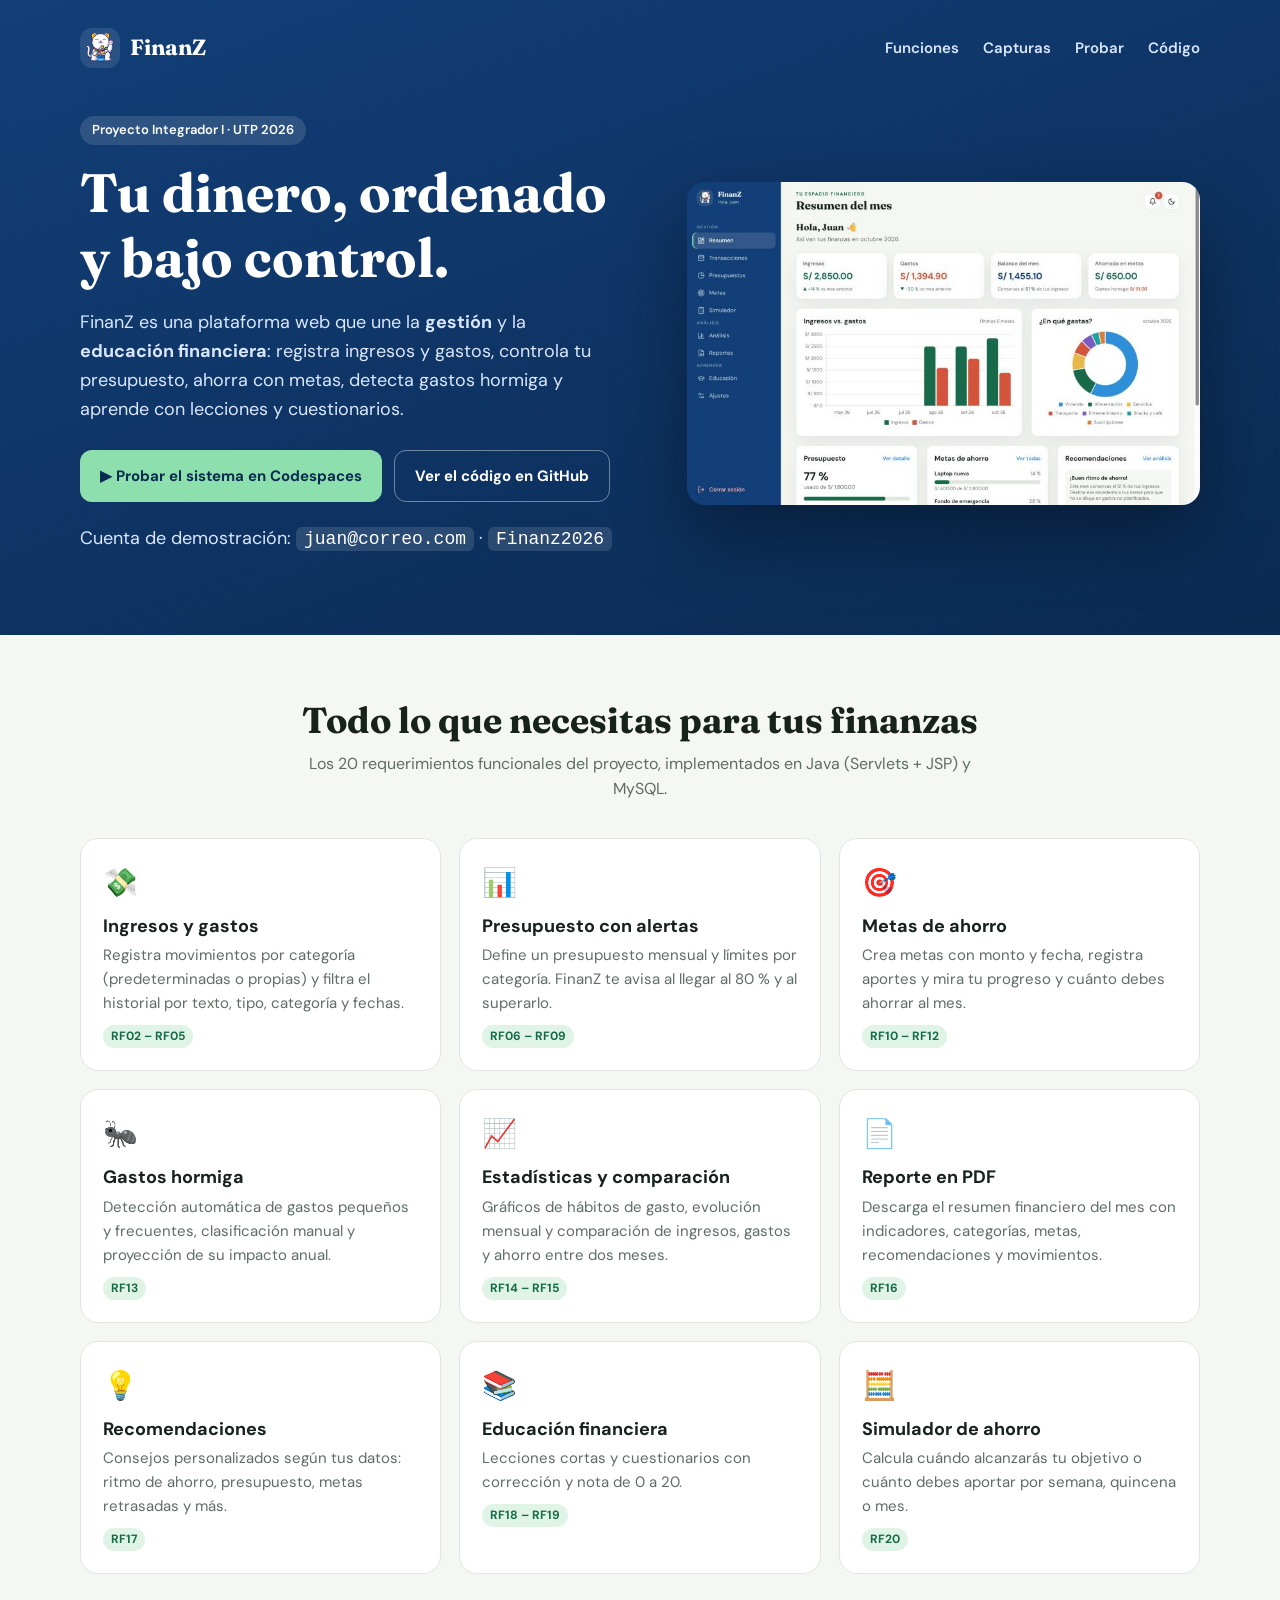
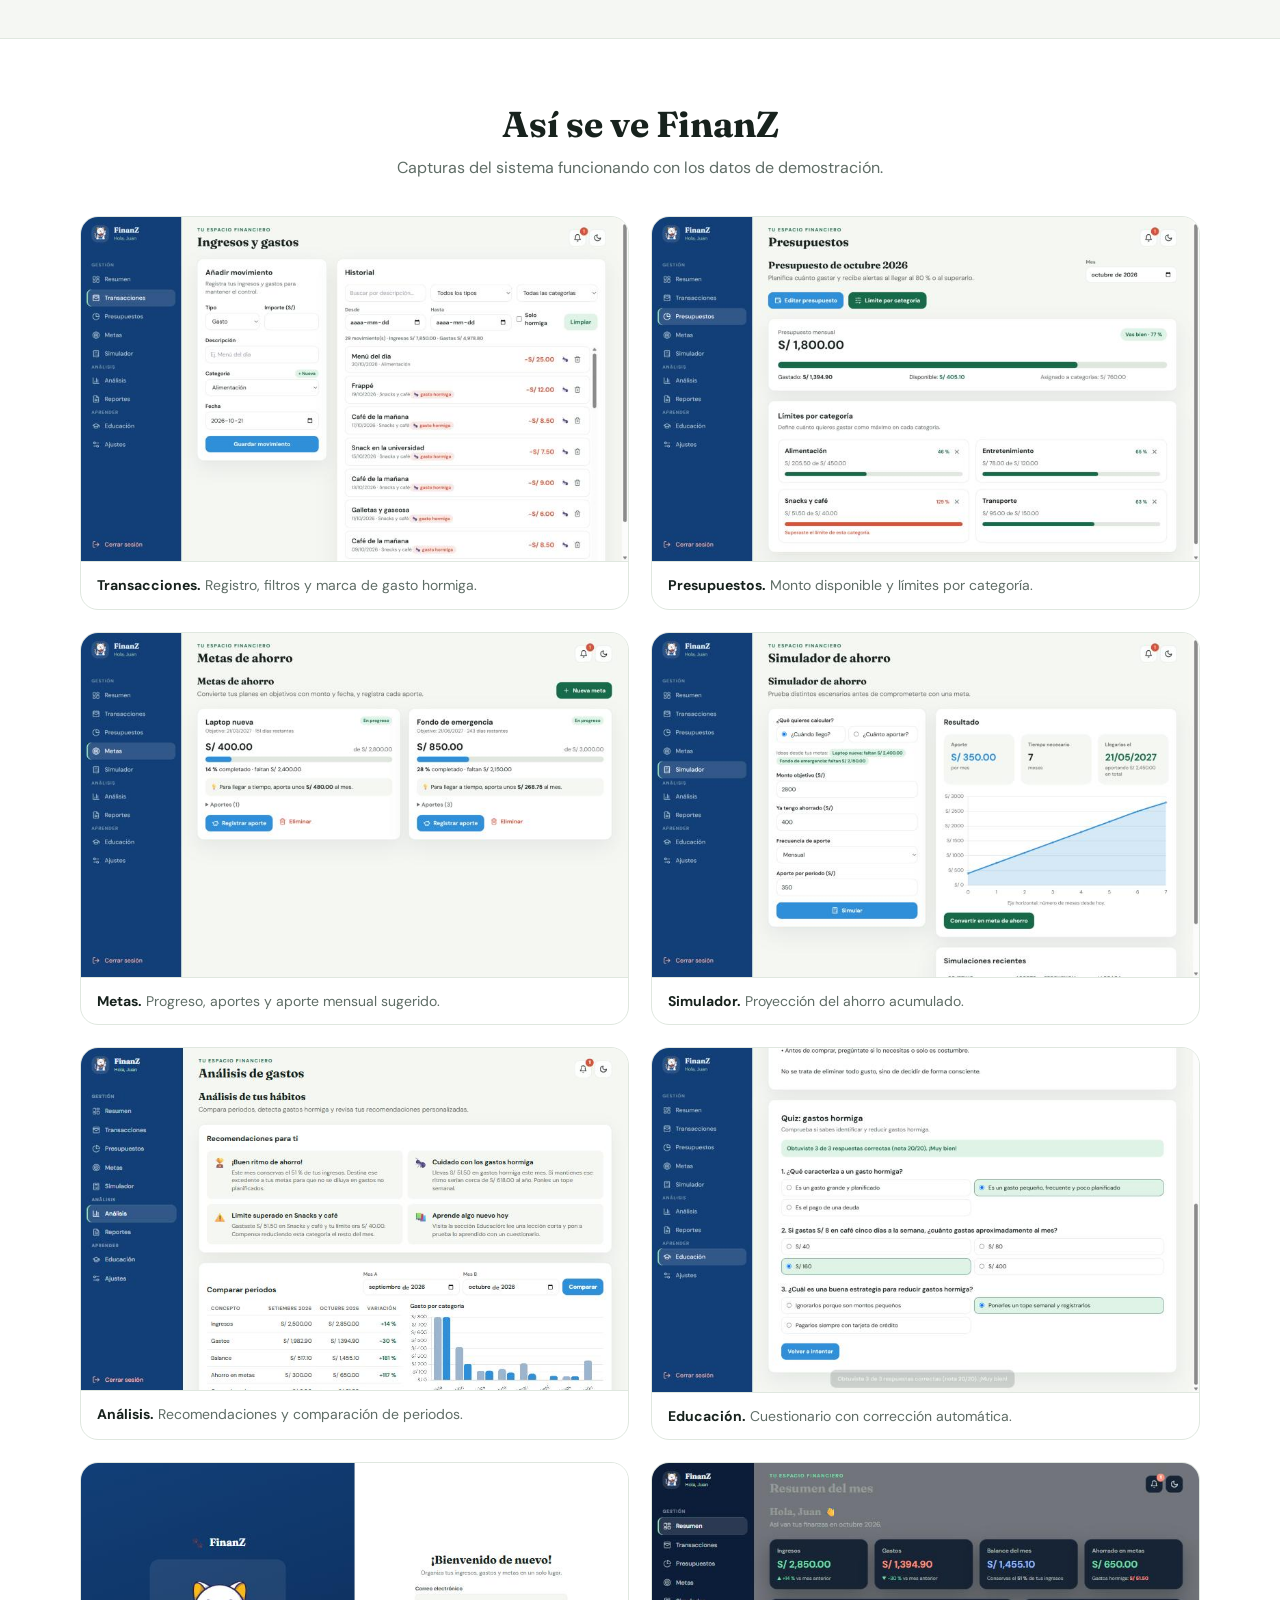
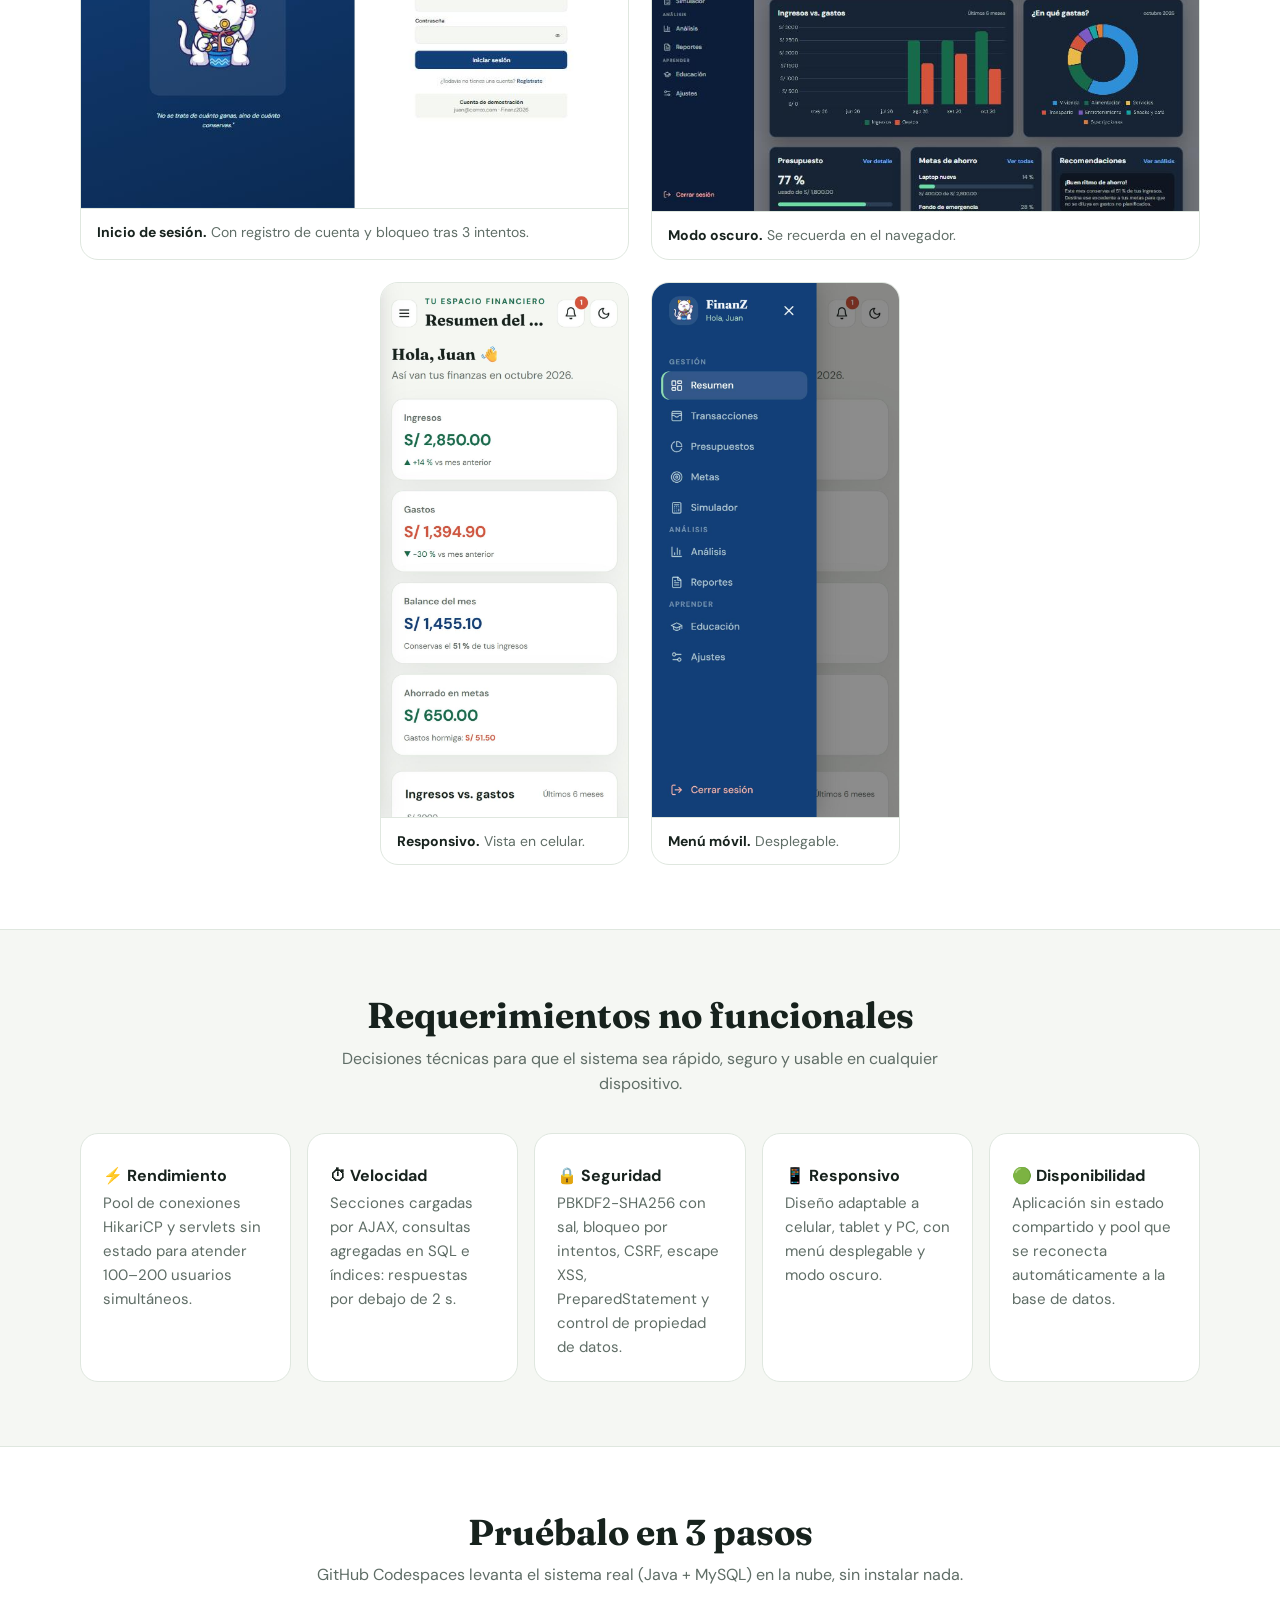
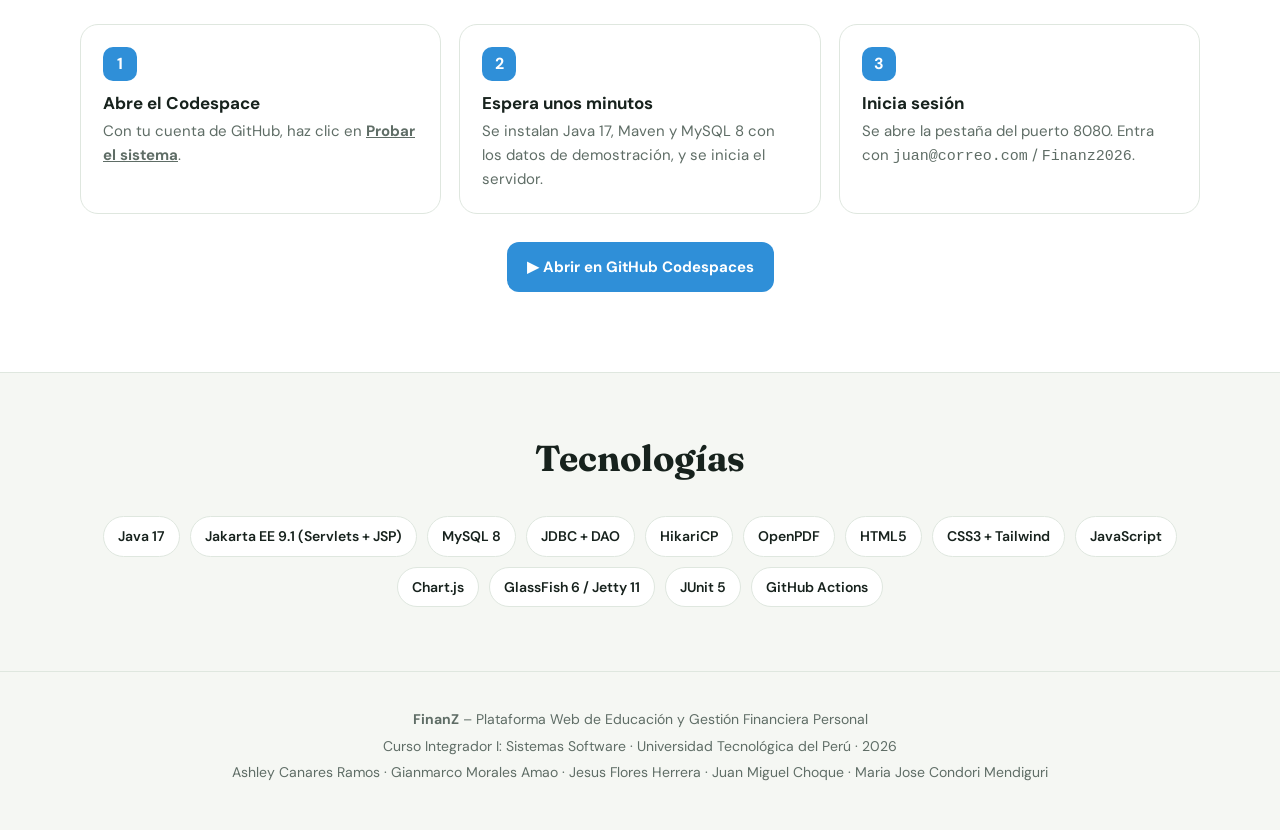
==== docs/index.html @ c8e058b3 "Codespaces, GitHub Pages, CI y README - .devcontainer: Java 17 + Maven + MySQL 8 con datos de demost" ====
<!DOCTYPE html>
<html lang="es">
<head>
    <meta charset="UTF-8">
    <meta name="viewport" content="width=device-width, initial-scale=1.0">
    <title>FinanZ · Educación y gestión financiera personal</title>
    <meta name="description" content="FinanZ: plataforma web para registrar ingresos y gastos, controlar presupuestos, ahorrar con metas y aprender finanzas personales. Proyecto Integrador I – UTP 2026.">
    <link rel="icon" href="img/gatito_finanz.png">
    <link rel="preconnect" href="https://fonts.googleapis.com">
    <link href="https://fonts.googleapis.com/css2?family=DM+Sans:wght@400;500;600;700&family=Fraunces:opsz,wght@9..144,700&display=swap" rel="stylesheet">
    <style>
        :root {
            --ink: #17221d; --muted: #5f6d66; --paper: #f5f7f3; --surface: #ffffff; --line: #dfe7df;
            --azul: #123f78; --azul-2: #0b2a52; --verde: #176b4a; --mint: #dff4e7; --celeste: #2f8fd8; --coral: #d4553c;
        }
        @media (prefers-color-scheme: dark) {
            :root { --ink: #edf5ef; --muted: #a9b7ae; --paper: #0f1622; --surface: #172435; --line: #2d3f55; --verde: #6cdda5; --mint: #183a2a; }
        }
        * { box-sizing: border-box; }
        body { margin: 0; font-family: "DM Sans", "Segoe UI", sans-serif; color: var(--ink); background: var(--paper); line-height: 1.6; }
        a { color: inherit; }
        .contenedor { width: min(1120px, 100% - 32px); margin-inline: auto; }
        h1, h2, h3 { line-height: 1.2; }
        h1, h2 { font-family: "Fraunces", serif; }

        /* Hero */
        .hero { background: linear-gradient(160deg, var(--azul) 0%, var(--azul-2) 100%); color: #fff; padding: 28px 0 64px; }
        .barra { display: flex; align-items: center; justify-content: space-between; gap: 16px; }
        .marca { display: flex; align-items: center; gap: 10px; font-family: "Fraunces", serif; font-size: 22px; font-weight: 700; text-decoration: none; }
        .marca img { width: 40px; height: 40px; border-radius: 12px; background: rgba(255,255,255,.1); }
        .barra nav a { color: #dbe7ff; text-decoration: none; font-weight: 600; margin-left: 20px; font-size: 15px; }
        .hero-grid { display: grid; grid-template-columns: 1.05fr .95fr; gap: 40px; align-items: center; margin-top: 48px; }
        .etiqueta { display: inline-block; padding: 4px 12px; border-radius: 999px; background: rgba(255,255,255,.12); font-size: 13px; font-weight: 600; }
        .hero h1 { font-size: clamp(34px, 5vw, 54px); margin: 16px 0 14px; }
        .hero p { color: #dbe7ff; font-size: 18px; max-width: 540px; }
        .acciones { display: flex; flex-wrap: wrap; gap: 12px; margin-top: 26px; }
        .btn { display: inline-flex; align-items: center; gap: 8px; padding: 13px 20px; border-radius: 12px; font-weight: 700; text-decoration: none; font-size: 15px; }
        .btn-principal { background: #8de0ae; color: #0b2a52; }
        .btn-secundario { border: 1px solid rgba(255,255,255,.4); color: #fff; }
        .btn:focus-visible { outline: 3px solid #f4c762; outline-offset: 3px; }
        .demo { margin-top: 22px; font-size: 14px; color: #c7d6f2; }
        .demo code { background: rgba(255,255,255,.12); padding: 2px 8px; border-radius: 6px; color: #fff; }
        .captura-hero { border-radius: 18px; box-shadow: 0 30px 70px rgba(0,0,0,.35); width: 100%; height: auto; display: block; }

        /* Secciones */
        section { padding: 64px 0; }
        .titulo-seccion { text-align: center; max-width: 680px; margin: 0 auto 36px; }
        .titulo-seccion h2 { font-size: clamp(26px, 3.5vw, 36px); margin: 0 0 8px; }
        .titulo-seccion p { color: var(--muted); margin: 0; }
        .tarjetas { display: grid; grid-template-columns: repeat(3, 1fr); gap: 18px; }
        .tarjeta { background: var(--surface); border: 1px solid var(--line); border-radius: 18px; padding: 22px; }
        .tarjeta .icono { font-size: 28px; }
        .tarjeta h3 { margin: 10px 0 6px; font-size: 18px; }
        .tarjeta p { margin: 0; color: var(--muted); font-size: 15px; }
        .tarjeta .rf { display: inline-block; margin-top: 10px; font-size: 12px; font-weight: 700; color: var(--verde); background: var(--mint); padding: 2px 8px; border-radius: 999px; }

        .galeria { display: grid; grid-template-columns: repeat(2, 1fr); gap: 22px; }
        figure { margin: 0; background: var(--surface); border: 1px solid var(--line); border-radius: 18px; overflow: hidden; }
        figure img { width: 100%; height: auto; display: block; border-bottom: 1px solid var(--line); }
        figcaption { padding: 12px 16px; font-size: 14px; color: var(--muted); }
        figcaption strong { color: var(--ink); }
        .movil { display: grid; grid-template-columns: 1fr 1fr; gap: 22px; max-width: 520px; margin: 22px auto 0; }

        .rnf { display: grid; grid-template-columns: repeat(auto-fit, minmax(210px, 1fr)); gap: 16px; }
        .rnf .tarjeta h3 { font-size: 16px; }

        .pasos { counter-reset: paso; display: grid; grid-template-columns: repeat(3, 1fr); gap: 18px; }
        .paso { background: var(--surface); border: 1px solid var(--line); border-radius: 18px; padding: 22px; }
        .paso::before { counter-increment: paso; content: counter(paso); display: inline-flex; width: 34px; height: 34px; border-radius: 10px; align-items: center; justify-content: center; background: var(--celeste); color: #fff; font-weight: 700; }
        .paso h3 { margin: 12px 0 6px; font-size: 17px; }
        .paso p { margin: 0; color: var(--muted); font-size: 15px; }

        .tecnologias { display: flex; flex-wrap: wrap; justify-content: center; gap: 10px; }
        .tecnologias span { padding: 8px 14px; border-radius: 999px; background: var(--surface); border: 1px solid var(--line); font-weight: 600; font-size: 14px; }

        footer { border-top: 1px solid var(--line); padding: 32px 0 44px; color: var(--muted); font-size: 14px; text-align: center; }
        footer p { margin: 4px 0; }

        @media (max-width: 900px) {
            .hero-grid { grid-template-columns: 1fr; }
            .tarjetas, .pasos { grid-template-columns: 1fr 1fr; }
            .galeria { grid-template-columns: 1fr; }
            .barra nav { display: none; }
        }
        @media (max-width: 560px) {
            .tarjetas, .pasos { grid-template-columns: 1fr; }
            .hero p { font-size: 16px; }
        }
    </style>
</head>
<body>

<header class="hero">
    <div class="contenedor">
        <div class="barra">
            <a class="marca" href="#"><img src="img/gatito_finanz.png" alt="">FinanZ</a>
            <nav aria-label="Secciones de la página">
                <a href="#funciones">Funciones</a>
                <a href="#capturas">Capturas</a>
                <a href="#probar">Probar</a>
                <a href="https://github.com/__REPO__">Código</a>
            </nav>
        </div>

        <div class="hero-grid">
            <div>
                <span class="etiqueta">Proyecto Integrador I · UTP 2026</span>
                <h1>Tu dinero, ordenado y bajo control.</h1>
                <p>FinanZ es una plataforma web que une la <strong>gestión</strong> y la <strong>educación financiera</strong>:
                    registra ingresos y gastos, controla tu presupuesto, ahorra con metas, detecta gastos hormiga y aprende con lecciones y cuestionarios.</p>
                <div class="acciones">
                    <a class="btn btn-principal" href="https://codespaces.new/__REPO__?quickstart=1">▶ Probar el sistema en Codespaces</a>
                    <a class="btn btn-secundario" href="https://github.com/__REPO__">Ver el código en GitHub</a>
                </div>
                <p class="demo">Cuenta de demostración: <code>juan@correo.com</code> · <code>Finanz2026</code></p>
            </div>
            <img class="captura-hero" src="img/resumen.jpg" alt="Panel principal de FinanZ con ingresos, gastos, balance y gráficos del mes" width="800" height="503">
        </div>
    </div>
</header>

<main>
    <section id="funciones">
        <div class="contenedor">
            <div class="titulo-seccion">
                <h2>Todo lo que necesitas para tus finanzas</h2>
                <p>Los 20 requerimientos funcionales del proyecto, implementados en Java (Servlets + JSP) y MySQL.</p>
            </div>
            <div class="tarjetas">
                <article class="tarjeta"><div class="icono" aria-hidden="true">💸</div><h3>Ingresos y gastos</h3><p>Registra movimientos por categoría (predeterminadas o propias) y filtra el historial por texto, tipo, categoría y fechas.</p><span class="rf">RF02 – RF05</span></article>
                <article class="tarjeta"><div class="icono" aria-hidden="true">📊</div><h3>Presupuesto con alertas</h3><p>Define un presupuesto mensual y límites por categoría. FinanZ te avisa al llegar al 80 % y al superarlo.</p><span class="rf">RF06 – RF09</span></article>
                <article class="tarjeta"><div class="icono" aria-hidden="true">🎯</div><h3>Metas de ahorro</h3><p>Crea metas con monto y fecha, registra aportes y mira tu progreso y cuánto debes ahorrar al mes.</p><span class="rf">RF10 – RF12</span></article>
                <article class="tarjeta"><div class="icono" aria-hidden="true">🐜</div><h3>Gastos hormiga</h3><p>Detección automática de gastos pequeños y frecuentes, clasificación manual y proyección de su impacto anual.</p><span class="rf">RF13</span></article>
                <article class="tarjeta"><div class="icono" aria-hidden="true">📈</div><h3>Estadísticas y comparación</h3><p>Gráficos de hábitos de gasto, evolución mensual y comparación de ingresos, gastos y ahorro entre dos meses.</p><span class="rf">RF14 – RF15</span></article>
                <article class="tarjeta"><div class="icono" aria-hidden="true">📄</div><h3>Reporte en PDF</h3><p>Descarga el resumen financiero del mes con indicadores, categorías, metas, recomendaciones y movimientos.</p><span class="rf">RF16</span></article>
                <article class="tarjeta"><div class="icono" aria-hidden="true">💡</div><h3>Recomendaciones</h3><p>Consejos personalizados según tus datos: ritmo de ahorro, presupuesto, metas retrasadas y más.</p><span class="rf">RF17</span></article>
                <article class="tarjeta"><div class="icono" aria-hidden="true">📚</div><h3>Educación financiera</h3><p>Lecciones cortas y cuestionarios con corrección y nota de 0 a 20.</p><span class="rf">RF18 – RF19</span></article>
                <article class="tarjeta"><div class="icono" aria-hidden="true">🧮</div><h3>Simulador de ahorro</h3><p>Calcula cuándo alcanzarás tu objetivo o cuánto debes aportar por semana, quincena o mes.</p><span class="rf">RF20</span></article>
            </div>
        </div>
    </section>

    <section id="capturas" style="background:var(--surface);border-block:1px solid var(--line)">
        <div class="contenedor">
            <div class="titulo-seccion">
                <h2>Así se ve FinanZ</h2>
                <p>Capturas del sistema funcionando con los datos de demostración.</p>
            </div>
            <div class="galeria">
                <figure><img src="img/transacciones.jpg" alt="Pantalla de transacciones con formulario y historial filtrable" loading="lazy" width="800" height="503"><figcaption><strong>Transacciones.</strong> Registro, filtros y marca de gasto hormiga.</figcaption></figure>
                <figure><img src="img/presupuesto.jpg" alt="Pantalla de presupuesto mensual con límites por categoría" loading="lazy" width="800" height="503"><figcaption><strong>Presupuestos.</strong> Monto disponible y límites por categoría.</figcaption></figure>
                <figure><img src="img/metas.jpg" alt="Pantalla de metas de ahorro con barras de progreso" loading="lazy" width="800" height="503"><figcaption><strong>Metas.</strong> Progreso, aportes y aporte mensual sugerido.</figcaption></figure>
                <figure><img src="img/simulador.jpg" alt="Simulador de ahorro con gráfico de proyección" loading="lazy" width="800" height="503"><figcaption><strong>Simulador.</strong> Proyección del ahorro acumulado.</figcaption></figure>
                <figure><img src="img/analisis.jpg" alt="Análisis con recomendaciones y comparación de periodos" loading="lazy" width="800" height="500"><figcaption><strong>Análisis.</strong> Recomendaciones y comparación de periodos.</figcaption></figure>
                <figure><img src="img/educacion.jpg" alt="Cuestionario de educación financiera corregido" loading="lazy" width="800" height="503"><figcaption><strong>Educación.</strong> Cuestionario con corrección automática.</figcaption></figure>
                <figure><img src="img/login.jpg" alt="Pantalla de inicio de sesión" loading="lazy" width="800" height="504"><figcaption><strong>Inicio de sesión.</strong> Con registro de cuenta y bloqueo tras 3 intentos.</figcaption></figure>
                <figure><img src="img/oscuro.jpg" alt="Panel principal en modo oscuro" loading="lazy" width="800" height="509"><figcaption><strong>Modo oscuro.</strong> Se recuerda en el navegador.</figcaption></figure>
            </div>
            <div class="movil">
                <figure><img src="img/movil.jpg" alt="Panel principal en un celular" loading="lazy" width="800" height="1731"><figcaption><strong>Responsivo.</strong> Vista en celular.</figcaption></figure>
                <figure><img src="img/movil-menu.jpg" alt="Menú lateral desplegable en un celular" loading="lazy" width="800" height="1731"><figcaption><strong>Menú móvil.</strong> Desplegable.</figcaption></figure>
            </div>
        </div>
    </section>

    <section id="calidad">
        <div class="contenedor">
            <div class="titulo-seccion">
                <h2>Requerimientos no funcionales</h2>
                <p>Decisiones técnicas para que el sistema sea rápido, seguro y usable en cualquier dispositivo.</p>
            </div>
            <div class="rnf">
                <article class="tarjeta"><h3>⚡ Rendimiento</h3><p>Pool de conexiones HikariCP y servlets sin estado para atender 100–200 usuarios simultáneos.</p></article>
                <article class="tarjeta"><h3>⏱ Velocidad</h3><p>Secciones cargadas por AJAX, consultas agregadas en SQL e índices: respuestas por debajo de 2 s.</p></article>
                <article class="tarjeta"><h3>🔒 Seguridad</h3><p>PBKDF2-SHA256 con sal, bloqueo por intentos, CSRF, escape XSS, PreparedStatement y control de propiedad de datos.</p></article>
                <article class="tarjeta"><h3>📱 Responsivo</h3><p>Diseño adaptable a celular, tablet y PC, con menú desplegable y modo oscuro.</p></article>
                <article class="tarjeta"><h3>🟢 Disponibilidad</h3><p>Aplicación sin estado compartido y pool que se reconecta automáticamente a la base de datos.</p></article>
            </div>
        </div>
    </section>

    <section id="probar" style="background:var(--surface);border-block:1px solid var(--line)">
        <div class="contenedor">
            <div class="titulo-seccion">
                <h2>Pruébalo en 3 pasos</h2>
                <p>GitHub Codespaces levanta el sistema real (Java + MySQL) en la nube, sin instalar nada.</p>
            </div>
            <div class="pasos">
                <div class="paso"><h3>Abre el Codespace</h3><p>Con tu cuenta de GitHub, haz clic en <a href="https://codespaces.new/__REPO__?quickstart=1"><strong>Probar el sistema</strong></a>.</p></div>
                <div class="paso"><h3>Espera unos minutos</h3><p>Se instalan Java 17, Maven y MySQL 8 con los datos de demostración, y se inicia el servidor.</p></div>
                <div class="paso"><h3>Inicia sesión</h3><p>Se abre la pestaña del puerto 8080. Entra con <code>juan@correo.com</code> / <code>Finanz2026</code>.</p></div>
            </div>
            <p style="text-align:center;margin-top:28px">
                <a class="btn" style="background:var(--celeste);color:#fff" href="https://codespaces.new/__REPO__?quickstart=1">▶ Abrir en GitHub Codespaces</a>
            </p>
        </div>
    </section>

    <section id="tecnologias">
        <div class="contenedor">
            <div class="titulo-seccion"><h2>Tecnologías</h2></div>
            <div class="tecnologias">
                <span>Java 17</span><span>Jakarta EE 9.1 (Servlets + JSP)</span><span>MySQL 8</span><span>JDBC + DAO</span>
                <span>HikariCP</span><span>OpenPDF</span><span>HTML5</span><span>CSS3 + Tailwind</span><span>JavaScript</span>
                <span>Chart.js</span><span>GlassFish 6 / Jetty 11</span><span>JUnit 5</span><span>GitHub Actions</span>
            </div>
        </div>
    </section>
</main>

<footer>
    <div class="contenedor">
        <p><strong>FinanZ</strong> – Plataforma Web de Educación y Gestión Financiera Personal</p>
        <p>Curso Integrador I: Sistemas Software · Universidad Tecnológica del Perú · 2026</p>
        <p>Ashley Canares Ramos · Gianmarco Morales Amao · Jesus Flores Herrera · Juan Miguel Choque · Maria Jose Condori Mendiguri</p>
    </div>
</footer>

</body>
</html>
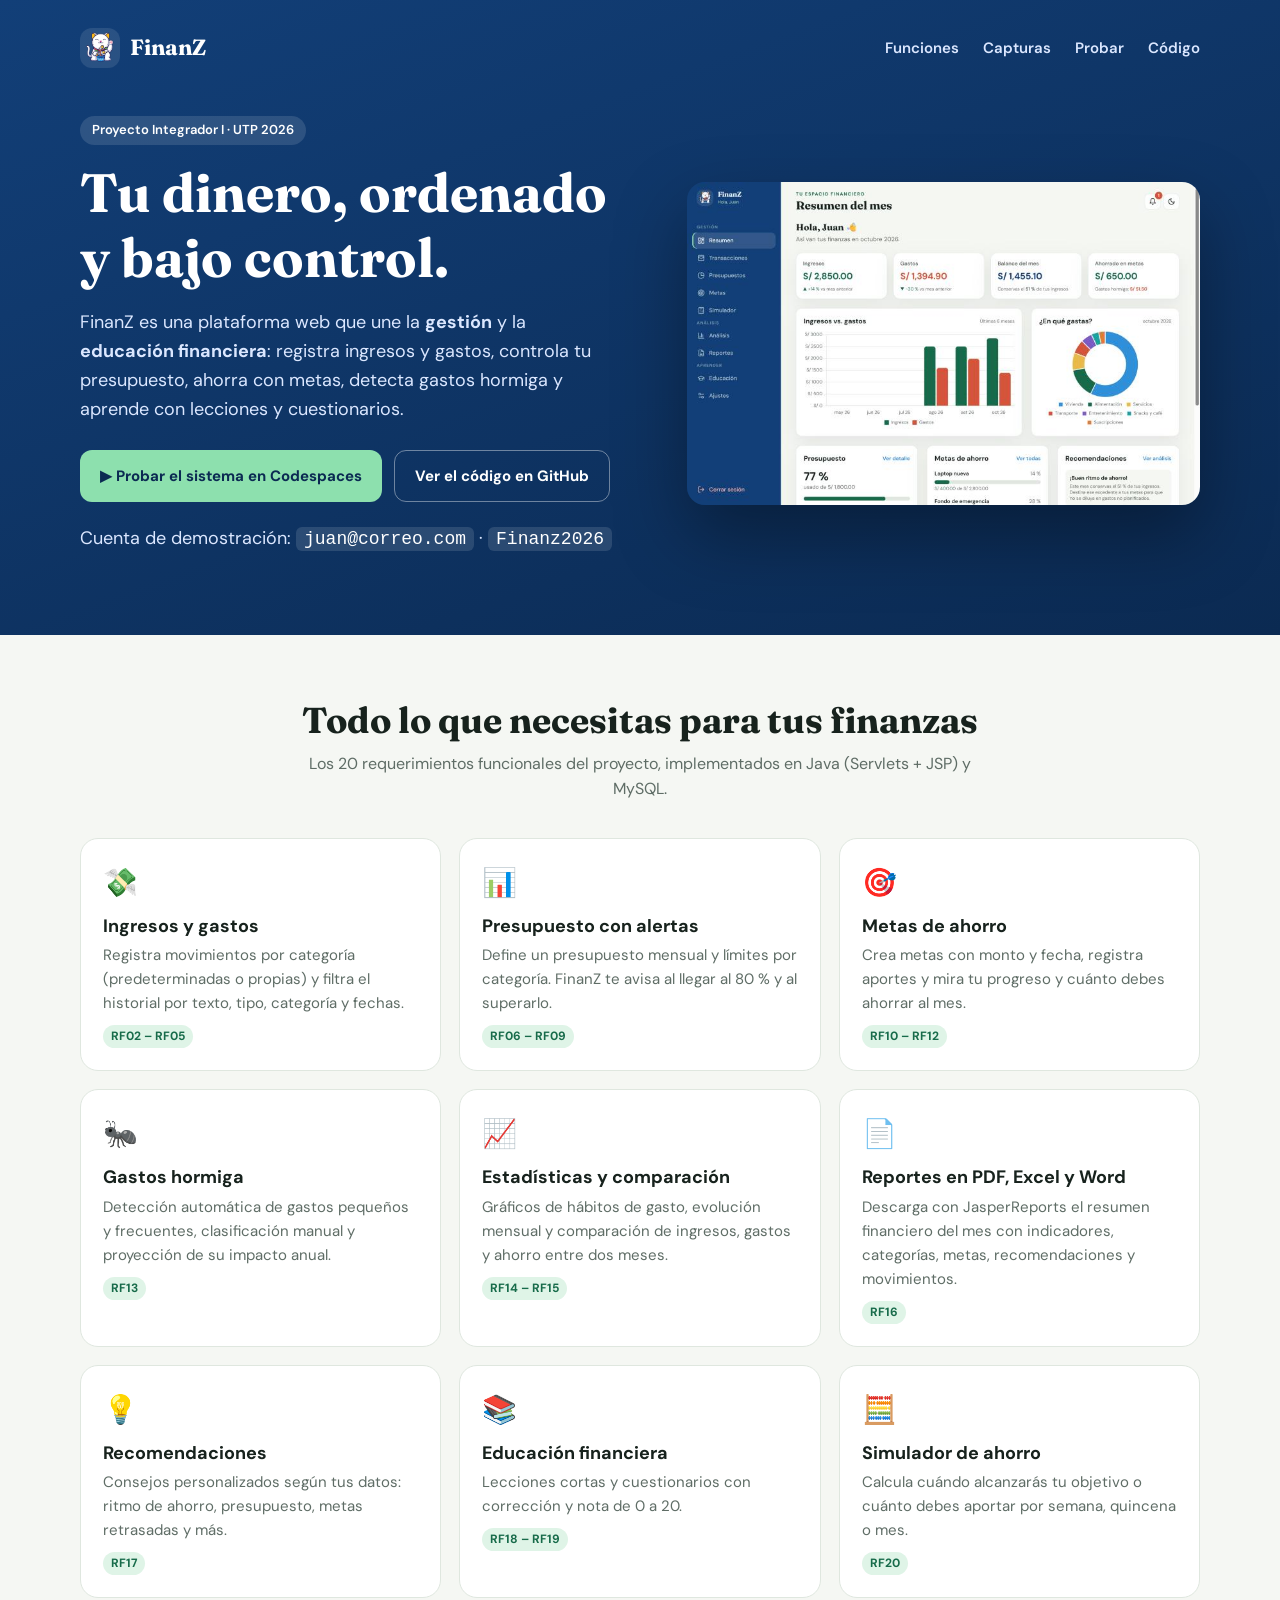
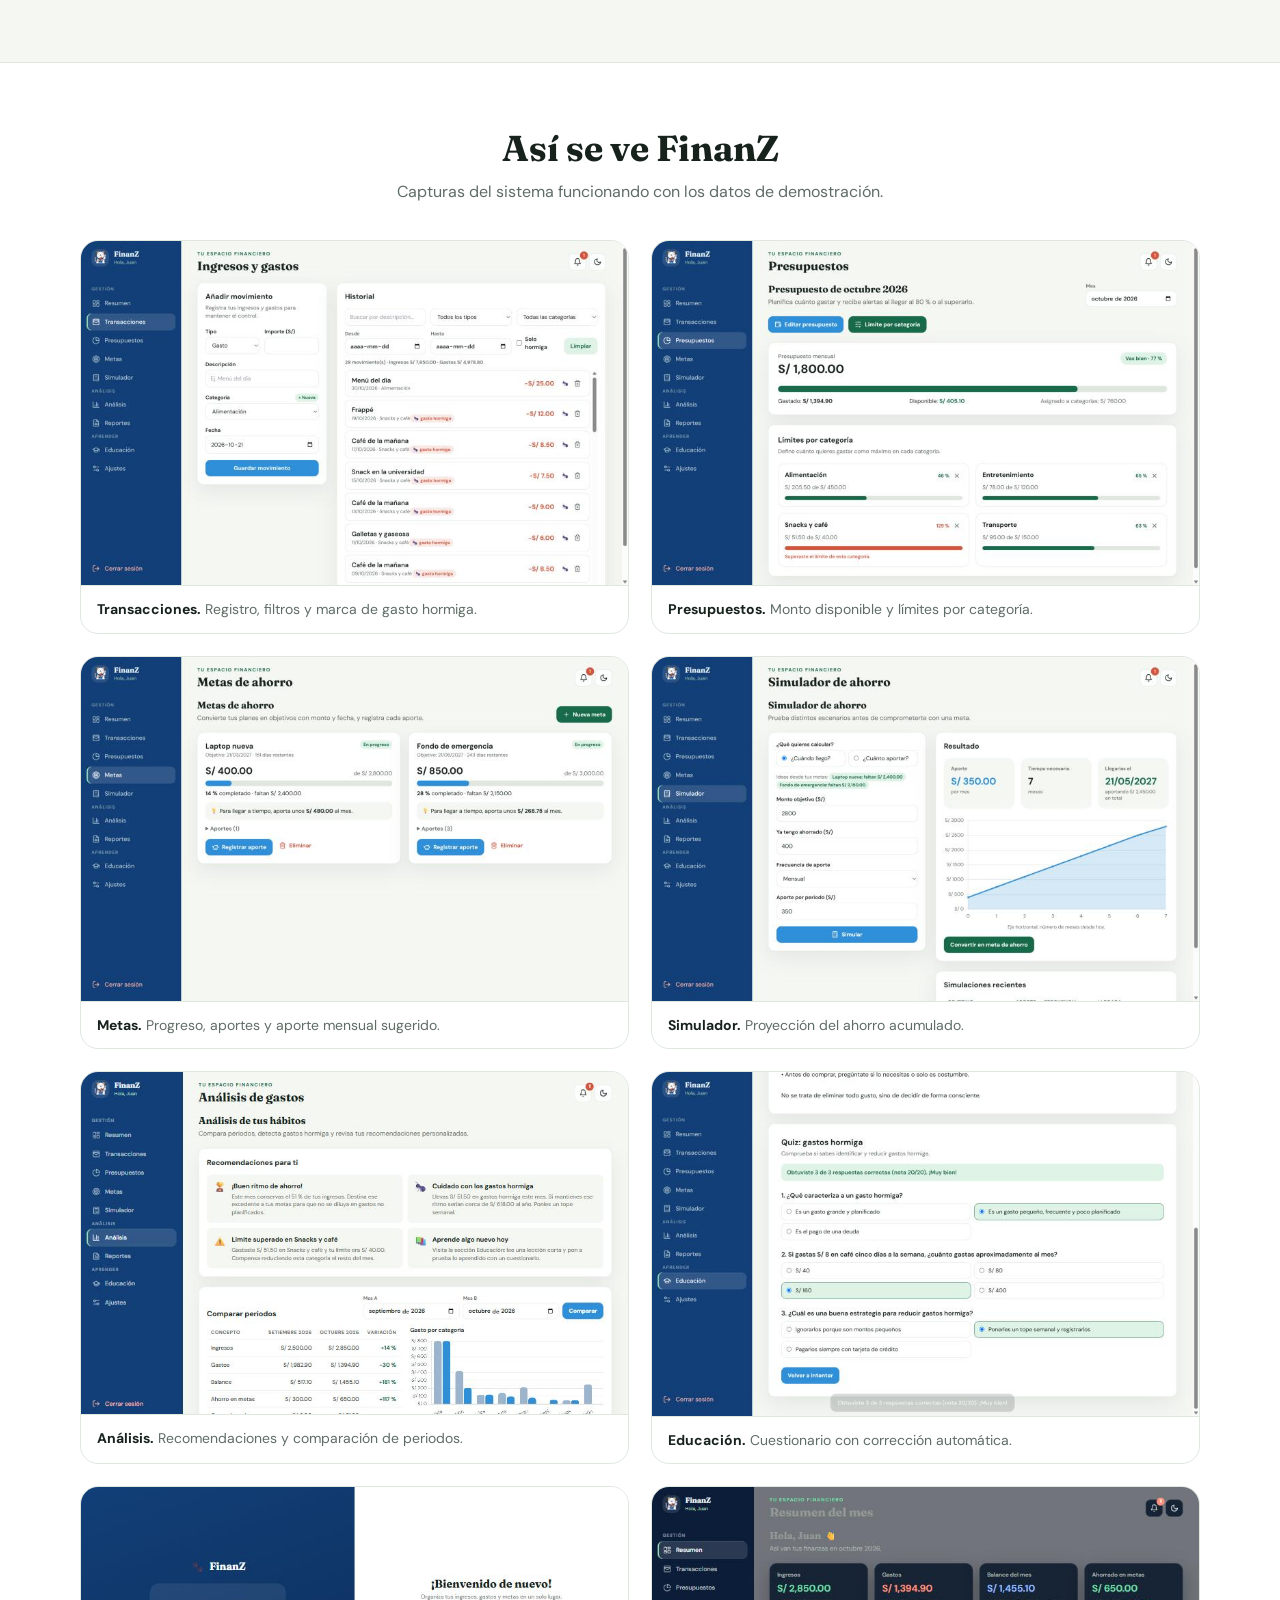
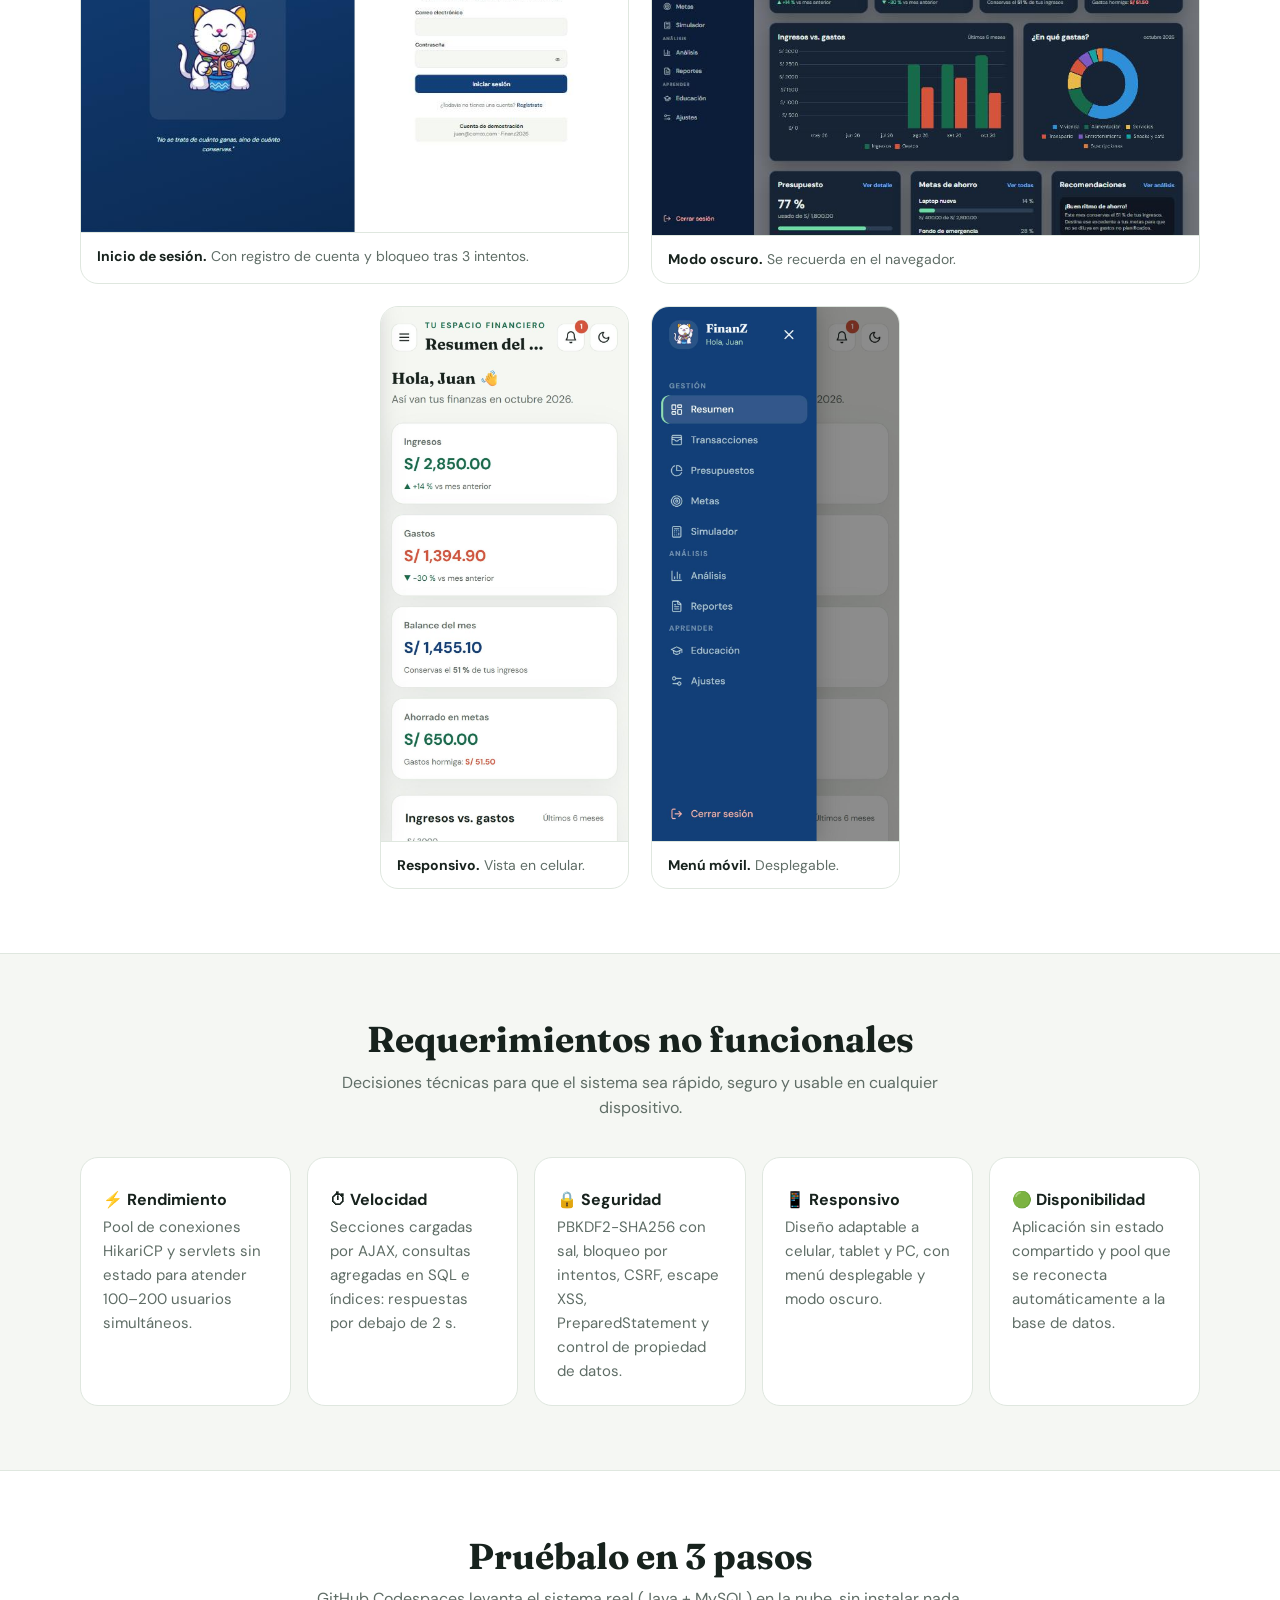
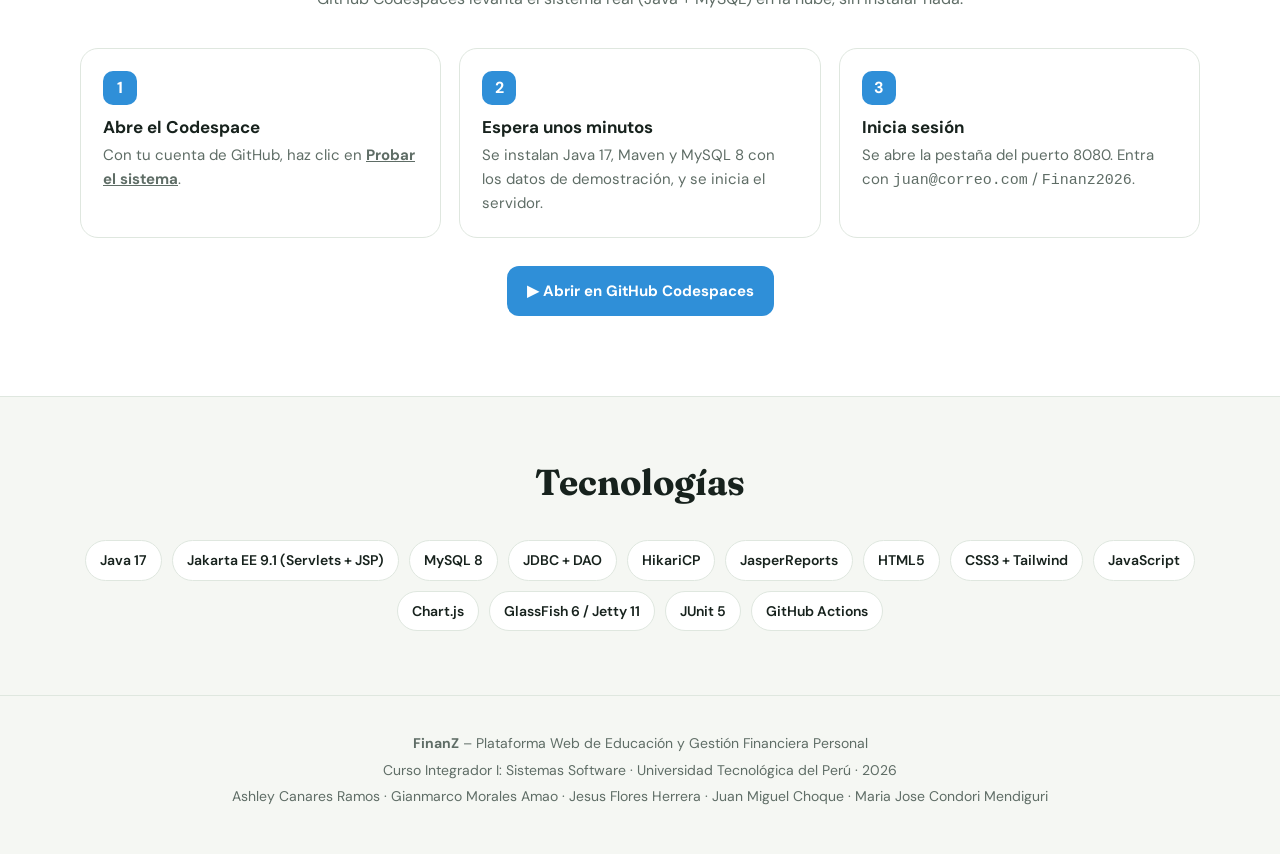
==== commit 3be6e3d9: "Reportes con JasperReports en PDF, Excel y Word El resumen financiero se genera desde la plantilla r" ====
--- a/docs/index.html
+++ b/docs/index.html
@@ -98,7 +98,7 @@
                 <a href="#funciones">Funciones</a>
                 <a href="#capturas">Capturas</a>
                 <a href="#probar">Probar</a>
-                <a href="https://github.com/__REPO__">Código</a>
+                <a href="https://github.com/Gian3011/finanz">Código</a>
             </nav>
         </div>
 
@@ -109,8 +109,8 @@
                 <p>FinanZ es una plataforma web que une la <strong>gestión</strong> y la <strong>educación financiera</strong>:
                     registra ingresos y gastos, controla tu presupuesto, ahorra con metas, detecta gastos hormiga y aprende con lecciones y cuestionarios.</p>
                 <div class="acciones">
-                    <a class="btn btn-principal" href="https://codespaces.new/__REPO__?quickstart=1">▶ Probar el sistema en Codespaces</a>
-                    <a class="btn btn-secundario" href="https://github.com/__REPO__">Ver el código en GitHub</a>
+                    <a class="btn btn-principal" href="https://codespaces.new/Gian3011/finanz?quickstart=1">▶ Probar el sistema en Codespaces</a>
+                    <a class="btn btn-secundario" href="https://github.com/Gian3011/finanz">Ver el código en GitHub</a>
                 </div>
                 <p class="demo">Cuenta de demostración: <code>juan@correo.com</code> · <code>Finanz2026</code></p>
             </div>
@@ -132,7 +132,7 @@
                 <article class="tarjeta"><div class="icono" aria-hidden="true">🎯</div><h3>Metas de ahorro</h3><p>Crea metas con monto y fecha, registra aportes y mira tu progreso y cuánto debes ahorrar al mes.</p><span class="rf">RF10 – RF12</span></article>
                 <article class="tarjeta"><div class="icono" aria-hidden="true">🐜</div><h3>Gastos hormiga</h3><p>Detección automática de gastos pequeños y frecuentes, clasificación manual y proyección de su impacto anual.</p><span class="rf">RF13</span></article>
                 <article class="tarjeta"><div class="icono" aria-hidden="true">📈</div><h3>Estadísticas y comparación</h3><p>Gráficos de hábitos de gasto, evolución mensual y comparación de ingresos, gastos y ahorro entre dos meses.</p><span class="rf">RF14 – RF15</span></article>
-                <article class="tarjeta"><div class="icono" aria-hidden="true">📄</div><h3>Reporte en PDF</h3><p>Descarga el resumen financiero del mes con indicadores, categorías, metas, recomendaciones y movimientos.</p><span class="rf">RF16</span></article>
+                <article class="tarjeta"><div class="icono" aria-hidden="true">📄</div><h3>Reportes en PDF, Excel y Word</h3><p>Descarga con JasperReports el resumen financiero del mes con indicadores, categorías, metas, recomendaciones y movimientos.</p><span class="rf">RF16</span></article>
                 <article class="tarjeta"><div class="icono" aria-hidden="true">💡</div><h3>Recomendaciones</h3><p>Consejos personalizados según tus datos: ritmo de ahorro, presupuesto, metas retrasadas y más.</p><span class="rf">RF17</span></article>
                 <article class="tarjeta"><div class="icono" aria-hidden="true">📚</div><h3>Educación financiera</h3><p>Lecciones cortas y cuestionarios con corrección y nota de 0 a 20.</p><span class="rf">RF18 – RF19</span></article>
                 <article class="tarjeta"><div class="icono" aria-hidden="true">🧮</div><h3>Simulador de ahorro</h3><p>Calcula cuándo alcanzarás tu objetivo o cuánto debes aportar por semana, quincena o mes.</p><span class="rf">RF20</span></article>
@@ -186,12 +186,12 @@
                 <p>GitHub Codespaces levanta el sistema real (Java + MySQL) en la nube, sin instalar nada.</p>
             </div>
             <div class="pasos">
-                <div class="paso"><h3>Abre el Codespace</h3><p>Con tu cuenta de GitHub, haz clic en <a href="https://codespaces.new/__REPO__?quickstart=1"><strong>Probar el sistema</strong></a>.</p></div>
+                <div class="paso"><h3>Abre el Codespace</h3><p>Con tu cuenta de GitHub, haz clic en <a href="https://codespaces.new/Gian3011/finanz?quickstart=1"><strong>Probar el sistema</strong></a>.</p></div>
                 <div class="paso"><h3>Espera unos minutos</h3><p>Se instalan Java 17, Maven y MySQL 8 con los datos de demostración, y se inicia el servidor.</p></div>
                 <div class="paso"><h3>Inicia sesión</h3><p>Se abre la pestaña del puerto 8080. Entra con <code>juan@correo.com</code> / <code>Finanz2026</code>.</p></div>
             </div>
             <p style="text-align:center;margin-top:28px">
-                <a class="btn" style="background:var(--celeste);color:#fff" href="https://codespaces.new/__REPO__?quickstart=1">▶ Abrir en GitHub Codespaces</a>
+                <a class="btn" style="background:var(--celeste);color:#fff" href="https://codespaces.new/Gian3011/finanz?quickstart=1">▶ Abrir en GitHub Codespaces</a>
             </p>
         </div>
     </section>
@@ -201,7 +201,7 @@
             <div class="titulo-seccion"><h2>Tecnologías</h2></div>
             <div class="tecnologias">
                 <span>Java 17</span><span>Jakarta EE 9.1 (Servlets + JSP)</span><span>MySQL 8</span><span>JDBC + DAO</span>
-                <span>HikariCP</span><span>OpenPDF</span><span>HTML5</span><span>CSS3 + Tailwind</span><span>JavaScript</span>
+                <span>HikariCP</span><span>JasperReports</span><span>HTML5</span><span>CSS3 + Tailwind</span><span>JavaScript</span>
                 <span>Chart.js</span><span>GlassFish 6 / Jetty 11</span><span>JUnit 5</span><span>GitHub Actions</span>
             </div>
         </div>
